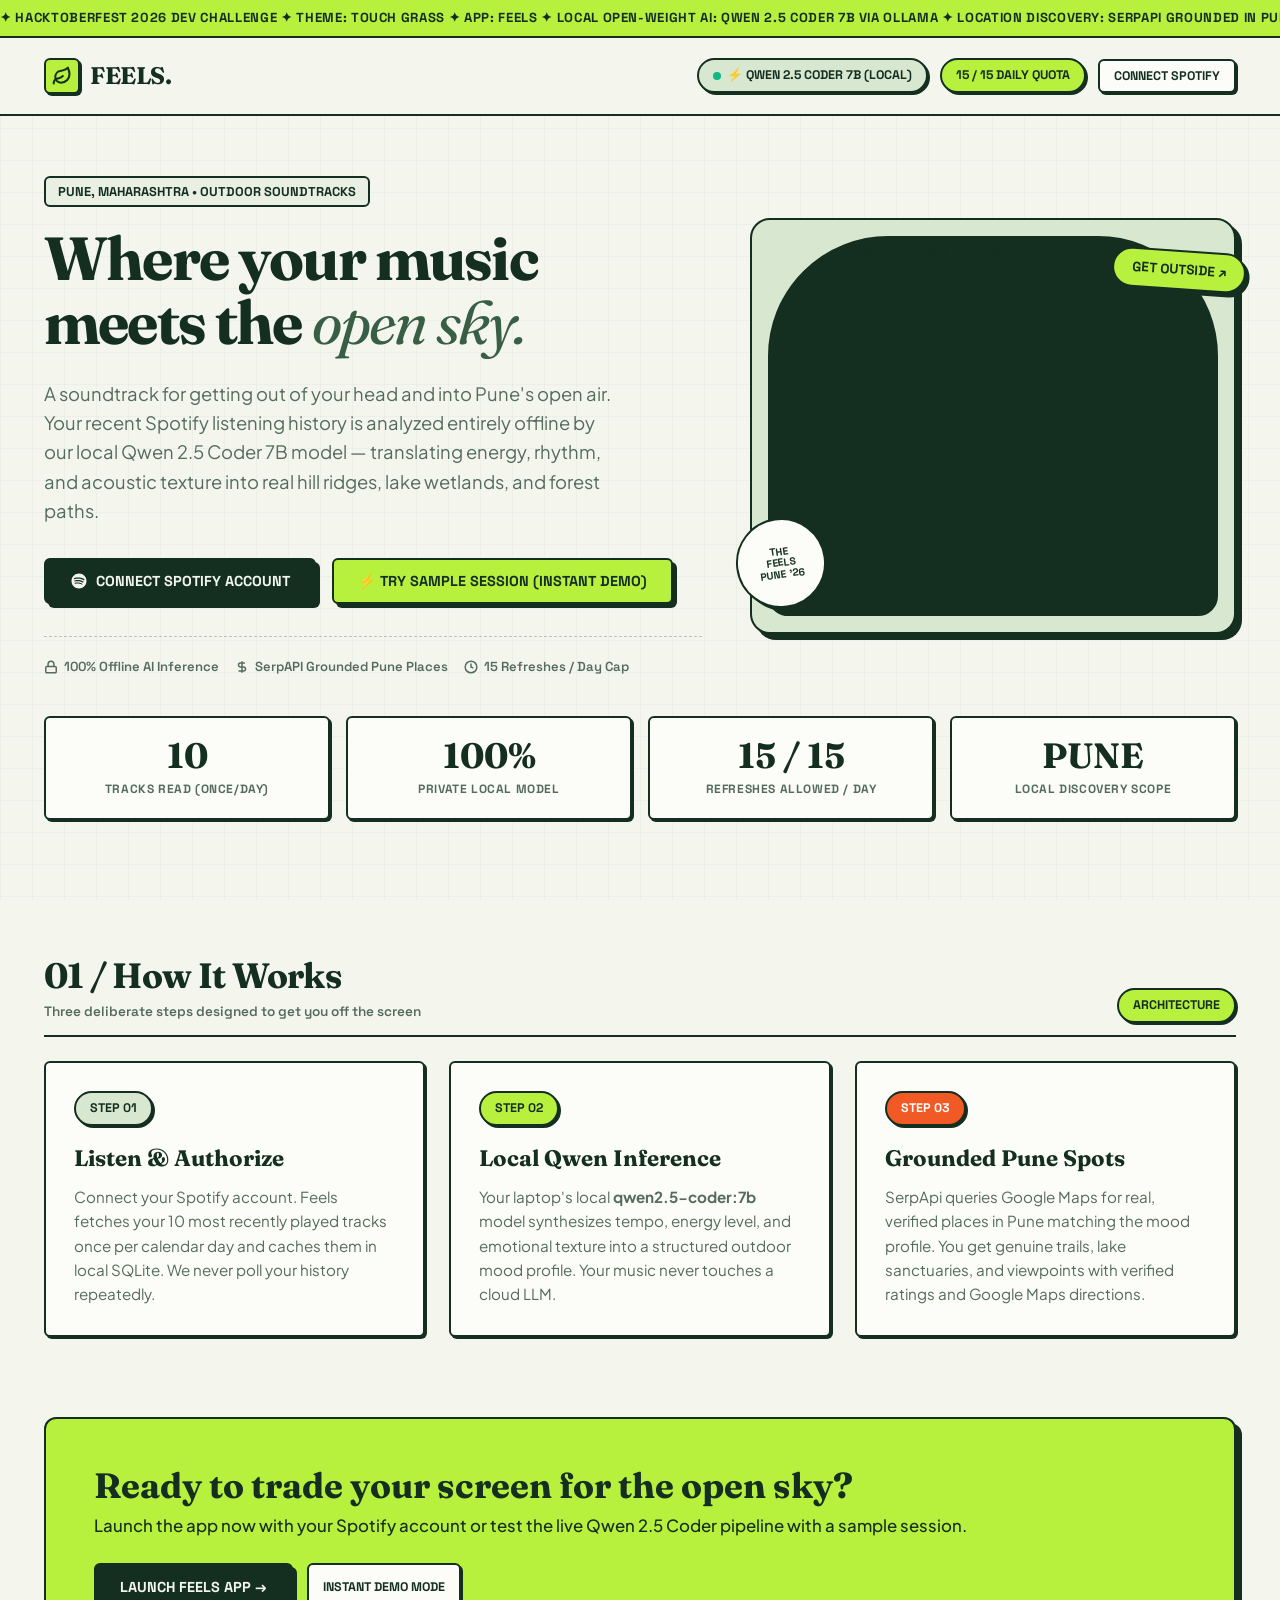
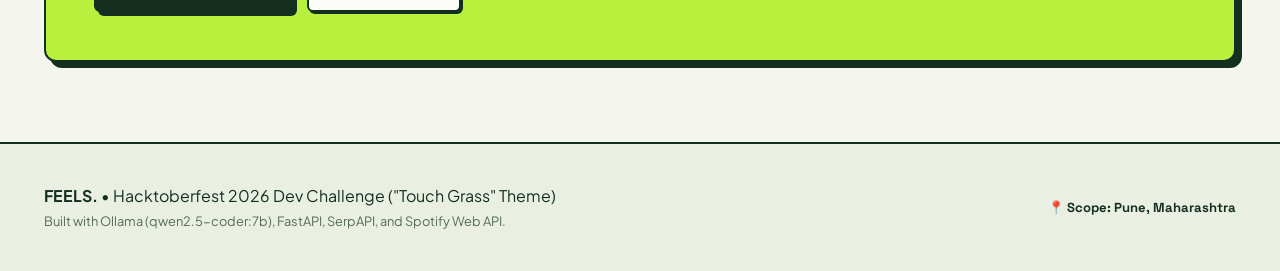
==== static/index.html @ bf92fbdd "im batman" ====
<!DOCTYPE html>
<html lang="en">
<head>
  <meta charset="UTF-8">
  <meta name="viewport" content="width=device-width, initial-scale=1.0">
  <title>Feels — Soundtracks for Getting into the World</title>
  <meta name="description" content="Local open-weight AI (Qwen 2.5 Coder 7B) turns your recent Spotify listening history into outdoor destinations in Pune, India. Built for Hacktoberfest 2026.">
  <link rel="stylesheet" href="/static/css/styles.css">
  <link rel="icon" type="image/svg+xml" href="data:image/svg+xml,<svg xmlns='http://www.w3.org/2000/svg' viewBox='0 0 24 24' fill='%23142F20'><path d='M12 2a10 10 0 0 0-10 10c0 5.52 4.48 10 10 10s10-4.48 10-10A10 10 0 0 0 12 2zm1 17.93c-3.95-.49-7-3.85-7-7.93 0-.62.08-1.21.21-1.79L9 15v1c0 1.1.9 2 2 2v.93zm6.9-2.54A7.95 7.95 0 0 1 12 20v-2c0-.55-.45-1-1-1h-2v-2h4c.55 0 1-.45 1-1v-1.5l3.5 3.5c-.32.53-.7 1.02-1.1 1.46z'/></svg>">
</head>
<body>

  <!-- Top Announcement Ticker -->
  <div class="ticker-banner" role="region" aria-label="Hacktoberfest Announcements">
    <div class="ticker-inner">
      ✦ HACKTOBERFEST 2026 DEV CHALLENGE ✦ THEME: TOUCH GRASS ✦ APP: FEELS ✦ LOCAL OPEN-WEIGHT AI: QWEN 2.5 CODER 7B VIA OLLAMA ✦ LOCATION DISCOVERY: SERPAPI GROUNDED IN PUNE ✦ SPOTIFY OAUTH ✦ ZERO CLOUD LLMS ✦ PRIVACY FIRST ✦ 15 DAILY REFRESH BUDGET ✦ FEELS ✦
    </div>
  </div>

  <!-- Header Navigation -->
  <header class="header-nav">
    <div class="container nav-wrapper">
      <a href="/" class="brand-logo" id="brand-logo">
        <div class="brand-icon">
          <svg width="20" height="20" viewBox="0 0 24 24" fill="none" stroke="#142F20" stroke-width="2.5" stroke-linecap="round" stroke-linejoin="round">
            <path d="M11 20A7 7 0 0 1 9.8 6.1C15.5 5 17 4.48 19 2c1 2 2 4.18 2 8 0 5.5-4.78 10-10 10Z"/>
            <path d="M2 21c0-3 1.85-5.36 5.08-6C9.5 14.52 12 13 13 12"/>
          </svg>
        </div>
        <span class="brand-title">FEELS.</span>
      </a>


      <div class="nav-badges">
        <div class="pill-badge soft-green" id="model-pill">
          <span class="status-dot pulsing" id="model-status-dot"></span>
          <span id="model-text">⚡ Qwen 2.5 Coder 7B (Local)</span>
        </div>

        <div class="pill-badge active-lime">
          <span>15 / 15 Daily Quota</span>
        </div>

        <button class="btn btn-sm" id="nav-auth-btn">
          Connect Spotify
        </button>
      </div>
    </div>
  </header>

  <main class="container">
    <!-- Hero Section -->
    <section class="hero-section" id="hero-section">
      <div class="hero-grid">
        <div class="hero-content">
          <div class="hero-tag">Pune, Maharashtra • Outdoor Soundtracks</div>
          <h1 class="hero-title">
            Where your music meets the <span>open sky.</span>
          </h1>
          <p class="hero-description">
            A soundtrack for getting out of your head and into Pune's open air. Your recent Spotify listening history is analyzed entirely offline by our local Qwen 2.5 Coder 7B model — translating energy, rhythm, and acoustic texture into real hill ridges, lake wetlands, and forest paths.
          </p>

          <div class="hero-actions">
            <button class="btn btn-primary" id="hero-primary-btn">
              <svg width="18" height="18" viewBox="0 0 24 24" fill="currentColor">
                <path d="M12 2C6.477 2 2 6.477 2 12c0 5.524 4.477 10 10 10s10-4.476 10-10c0-5.523-4.477-10-10-10zm4.586 14.424c-.18.295-.563.387-.857.207-2.35-1.435-5.308-1.76-8.793-.963-.335.077-.67-.133-.746-.467-.077-.334.132-.67.467-.746 3.808-.87 7.076-.5 9.722 1.112.294.18.386.562.207.857zm1.226-2.723c-.227.37-.714.485-1.084.258-2.69-1.654-6.79-2.134-9.972-1.168-.415.126-.856-.11-1.01-.525-.126-.416.11-.856.525-1.01 3.633-1.103 8.147-.565 11.283 1.36.37.228.486.715.258 1.085zm.106-2.835C14.692 8.94 9.388 8.766 6.326 9.695c-.495.15-1.02-.132-1.17-.626-.15-.494.133-1.02.627-1.17 3.525-1.07 9.377-.866 13.11 1.35.445.264.59.84.327 1.285-.264.444-.84.59-1.284.327z"/>
              </svg>
              Connect Spotify Account
            </button>
            <button class="btn btn-lime" id="hero-demo-btn">
              ⚡ Try Sample Session (Instant Demo)
            </button>
          </div>

          <div class="hero-guarantees">
            <div class="guarantee-item">
              <svg width="14" height="14" viewBox="0 0 24 24" fill="none" stroke="currentColor" stroke-width="2.5"><rect x="3" y="11" width="18" height="11" rx="2" ry="2"/><path d="M7 11V7a5 5 0 0 1 10 0v4"/></svg>
              100% Offline AI Inference
            </div>
            <div class="guarantee-item">
              <svg width="14" height="14" viewBox="0 0 24 24" fill="none" stroke="currentColor" stroke-width="2.5"><path d="M12 2v20M17 5H9.5a3.5 3.5 0 0 0 0 7h5a3.5 3.5 0 0 1 0 7H6"/></svg>
              SerpAPI Grounded Pune Places
            </div>
            <div class="guarantee-item">
              <svg width="14" height="14" viewBox="0 0 24 24" fill="none" stroke="currentColor" stroke-width="2.5"><circle cx="12" cy="12" r="10"/><polyline points="12 6 12 12 16 14"/></svg>
              15 Refreshes / Day Cap
            </div>
          </div>
        </div>

        <!-- Right Hero Visual Card with Editorial Arched Frame -->
        <div class="hero-visual-card">
          <div class="sticker-badge">GET OUTSIDE ↗</div>
          <div class="stamp-emblem">
            <span>THE</span>
            <strong>FEELS</strong>
            <span>PUNE '26</span>
          </div>

          <div class="arch-image-frame">
            <img src="https://images.unsplash.com/photo-1506744038136-46273834b3fb?auto=format&fit=crop&w=1000&q=80" alt="Scenic green hill vista in Pune" id="hero-img">
          </div>
        </div>
      </div>

      <!-- Stat Boxes Grid -->
      <div class="stats-banner">
        <div class="stat-box">
          <div class="stat-num">10</div>
          <div class="stat-label">Tracks Read (Once/Day)</div>
        </div>
        <div class="stat-box">
          <div class="stat-num">100%</div>
          <div class="stat-label">Private Local Model</div>
        </div>
        <div class="stat-box">
          <div class="stat-num">15 / 15</div>
          <div class="stat-label">Refreshes Allowed / Day</div>
        </div>
        <div class="stat-box">
          <div class="stat-num">PUNE</div>
          <div class="stat-label">Local Discovery Scope</div>
        </div>
      </div>
    </section>

    <!-- How It Works Section -->
    <section class="section-wrapper" style="margin-top: 80px;">
      <div class="section-head">
        <div>
          <h2 class="section-title">01 / How It Works</h2>
          <div class="section-subtitle">Three deliberate steps designed to get you off the screen</div>
        </div>
        <span class="pill-badge active-lime">Architecture</span>
      </div>

      <div style="display: grid; grid-template-columns: repeat(3, 1fr); gap: 24px;">
        <div class="stat-box" style="text-align: left; padding: 28px;">
          <div class="pill-badge soft-green" style="margin-bottom: 16px;">Step 01</div>
          <h3 style="font-family: var(--font-display); font-size: 1.4rem; margin-bottom: 10px;">Listen & Authorize</h3>
          <p style="font-size: 0.95rem; color: var(--text-muted); line-height: 1.6;">
            Connect your Spotify account. Feels fetches your 10 most recently played tracks once per calendar day and caches them in local SQLite. We never poll your history repeatedly.
          </p>
        </div>

        <div class="stat-box" style="text-align: left; padding: 28px;">
          <div class="pill-badge active-lime" style="margin-bottom: 16px;">Step 02</div>
          <h3 style="font-family: var(--font-display); font-size: 1.4rem; margin-bottom: 10px;">Local Qwen Inference</h3>
          <p style="font-size: 0.95rem; color: var(--text-muted); line-height: 1.6;">
            Your laptop's local <strong>qwen2.5-coder:7b</strong> model synthesizes tempo, energy level, and emotional texture into a structured outdoor mood profile. Your music never touches a cloud LLM.
          </p>
        </div>

        <div class="stat-box" style="text-align: left; padding: 28px;">
          <div class="pill-badge orange" style="margin-bottom: 16px;">Step 03</div>
          <h3 style="font-family: var(--font-display); font-size: 1.4rem; margin-bottom: 10px;">Grounded Pune Spots</h3>
          <p style="font-size: 0.95rem; color: var(--text-muted); line-height: 1.6;">
            SerpApi queries Google Maps for real, verified places in Pune matching the mood profile. You get genuine trails, lake sanctuaries, and viewpoints with verified ratings and Google Maps directions.
          </p>
        </div>
      </div>
    </section>

    <!-- Call to Action Banner -->
    <section style="background-color: var(--accent-lime); border: var(--border-width) solid var(--border-ink); border-radius: var(--radius-md); padding: 48px; box-shadow: var(--shadow-lg); margin: 80px 0; display: flex; align-items: center; justify-content: space-between; flex-wrap: wrap; gap: 24px;">
      <div>
        <h2 style="font-family: var(--font-display); font-size: 2.2rem; line-height: 1.1; margin-bottom: 8px;">
          Ready to trade your screen for the open sky?
        </h2>
        <p style="font-size: 1.05rem; color: var(--border-ink); font-weight: 500;">
          Launch the app now with your Spotify account or test the live Qwen 2.5 Coder pipeline with a sample session.
        </p>
      </div>

      <div style="display: flex; gap: 14px; flex-wrap: wrap;">
        <a href="/app" class="btn btn-primary">
          Launch Feels App →
        </a>
        <a href="/app?demo=true" class="btn btn-sm" style="background-color: var(--bg-card);">
          Instant Demo Mode
        </a>
      </div>
    </section>

  </main>

  <!-- Setup Instructions Modal -->
  <div class="modal-overlay" id="setup-modal">
    <div class="modal-content">
      <h3 class="modal-title">Spotify Setup Required</h3>
      <div class="modal-body">
        <p>To authorize with your real Spotify account, add your credentials in <code>.env</code>:</p>
        <div class="code-box">
SPOTIFY_CLIENT_ID="your_client_id"
SPOTIFY_CLIENT_SECRET="your_client_secret"
SPOTIFY_REDIRECT_URI="http://127.0.0.1:8000/auth/callback"
        </div>
        <p style="margin-top: 10px;">
          Make sure <strong>http://127.0.0.1:8000/auth/callback</strong> is added to your Redirect URIs in the <a href="https://developer.spotify.com/dashboard" target="_blank" style="color: var(--accent-orange); font-weight: 700;">Spotify Developer Dashboard</a>.
        </p>
      </div>
      <div class="modal-actions">
        <button class="btn btn-lime" id="modal-sample-btn">Run Instant Demo Instead</button>
        <button class="btn btn-sm" id="modal-close-btn">Close</button>
      </div>
    </div>
  </div>

  <footer style="margin-top: auto; padding: 40px 0; border-top: var(--border-width) solid var(--border-ink); background-color: var(--bg-surface-secondary);">
    <div class="container" style="display: flex; justify-content: space-between; align-items: center; flex-wrap: wrap; gap: 16px;">
      <div>
        <strong>FEELS.</strong> • Hacktoberfest 2026 Dev Challenge ("Touch Grass" Theme)
        <div style="font-size: 0.8rem; color: var(--text-muted); margin-top: 4px;">
          Built with Ollama (qwen2.5-coder:7b), FastAPI, SerpAPI, and Spotify Web API.
        </div>
      </div>


      <div style="font-family: var(--font-mono); font-size: 0.82rem; font-weight: 700;">
        📍 Scope: Pune, Maharashtra
      </div>
    </div>
  </footer>

  <script src="/static/js/landing.js"></script>
</body>
</html>
---- static/css/styles.css ----
/* ==========================================================================
   FEELS - EDITORIAL NEOBRUTALIST DESIGN SYSTEM
   Inspired by Green Roots / Zurich Festival Editorial Aesthetic
   ========================================================================== */


@import url('https://fonts.googleapis.com/css2?family=Fraunces:ital,opsz,wght@0,9..144,400;0,9..144,600;0,9..144,700;1,9..144,400&family=Plus+Jakarta+Sans:wght@400;500;600;700&family=Space+Grotesk:wght@500;600;700&display=swap');

:root {
  /* Color Palette */
  --bg-parchment: #F4F6EE;
  --bg-card: #FCFDF9;
  --bg-surface-secondary: #E9EFE2;
  --text-main: #142F20;
  --text-muted: #556B5C;
  --border-ink: #142F20;

  /* Accent Colors */
  --accent-lime: #B8F03E;
  --accent-lime-hover: #A5DE2A;
  --accent-orange: #F15A24;
  --accent-olive: #395E46;
  --accent-soft-green: #D7E7D0;

  /* Neobrutalist Geometry & Shadows */
  --border-width: 2px;
  --shadow-sm: 2px 2px 0px var(--border-ink);
  --shadow-md: 4px 4px 0px var(--border-ink);
  --shadow-lg: 6px 6px 0px var(--border-ink);
  --shadow-hover: 1px 1px 0px var(--border-ink);

  /* Typography */
  --font-display: 'Fraunces', serif;
  --font-mono: 'Space Grotesk', monospace;
  --font-sans: 'Plus Jakarta Sans', sans-serif;

  /* Radii */
  --radius-sm: 6px;
  --radius-md: 12px;
  --radius-lg: 20px;
  --radius-pill: 9999px;
  --radius-arch: 120px 120px 20px 20px;
}

*, *::before, *::after {
  box-sizing: border-box;
  margin: 0;
  padding: 0;
}

body {
  font-family: var(--font-sans);
  background-color: var(--bg-parchment);
  color: var(--text-main);
  line-height: 1.5;
  -webkit-font-smoothing: antialiased;
  min-height: 100vh;
  display: flex;
  flex-direction: column;
  overflow-x: hidden;
}

/* Subtle Graph Texture Background */
body::before {
  content: "";
  position: fixed;
  inset: 0;
  background-image: 
    linear-gradient(to right, rgba(20, 47, 32, 0.03) 1px, transparent 1px),
    linear-gradient(to bottom, rgba(20, 47, 32, 0.03) 1px, transparent 1px);
  background-size: 32px 32px;
  pointer-events: none;
  z-index: 0;
}

/* Container */
.container {
  width: 100%;
  max-width: 1240px;
  margin: 0 auto;
  padding: 0 24px;
  position: relative;
  z-index: 1;
}

/* Top Announcement Ticker */
.ticker-banner {
  background-color: var(--accent-lime);
  border-bottom: var(--border-width) solid var(--border-ink);
  padding: 8px 0;
  font-family: var(--font-mono);
  font-size: 0.82rem;
  font-weight: 700;
  text-transform: uppercase;
  letter-spacing: 0.05em;
  color: var(--border-ink);
  overflow: hidden;
  white-space: nowrap;
  position: relative;
  z-index: 10;
}

.ticker-inner {
  display: inline-block;
  animation: ticker-slide 35s linear infinite;
}

@keyframes ticker-slide {
  0% { transform: translateX(0); }
  100% { transform: translateX(-50%); }
}

/* Header & Nav */
.header-nav {
  padding: 20px 0;
  border-bottom: var(--border-width) solid var(--border-ink);
  background-color: var(--bg-parchment);
  position: sticky;
  top: 0;
  z-index: 100;
}

.nav-wrapper {
  display: flex;
  align-items: center;
  justify-content: space-between;
  gap: 16px;
}

.brand-logo {
  display: flex;
  align-items: center;
  gap: 10px;
  text-decoration: none;
  color: var(--text-main);
}

.brand-icon {
  width: 36px;
  height: 36px;
  background-color: var(--accent-lime);
  border: var(--border-width) solid var(--border-ink);
  border-radius: var(--radius-sm);
  display: flex;
  align-items: center;
  justify-content: center;
  box-shadow: var(--shadow-sm);
}

.brand-title {
  font-family: var(--font-display);
  font-size: 1.5rem;
  font-weight: 700;
  letter-spacing: -0.02em;
}

.nav-badges {
  display: flex;
  align-items: center;
  gap: 12px;
}

.pill-badge {
  display: inline-flex;
  align-items: center;
  gap: 6px;
  padding: 6px 14px;
  font-family: var(--font-mono);
  font-size: 0.78rem;
  font-weight: 700;
  border: var(--border-width) solid var(--border-ink);
  border-radius: var(--radius-pill);
  background-color: var(--bg-card);
  box-shadow: var(--shadow-sm);
  text-transform: uppercase;
  white-space: nowrap;
}

.pill-badge.active-lime {
  background-color: var(--accent-lime);
}

.pill-badge.orange {
  background-color: var(--accent-orange);
  color: #FFF;
}

.pill-badge.soft-green {
  background-color: var(--accent-soft-green);
}

.status-dot {
  width: 8px;
  height: 8px;
  border-radius: 50%;
  background-color: #10B981;
  display: inline-block;
}

.status-dot.pulsing {
  animation: pulse-dot 1.8s infinite;
}

@keyframes pulse-dot {
  0% { transform: scale(0.95); box-shadow: 0 0 0 0 rgba(16, 185, 129, 0.7); }
  70% { transform: scale(1); box-shadow: 0 0 0 6px rgba(16, 185, 129, 0); }
  100% { transform: scale(0.95); box-shadow: 0 0 0 0 rgba(16, 185, 129, 0); }
}

/* Neobrutalist Buttons */
.btn {
  display: inline-flex;
  align-items: center;
  justify-content: center;
  gap: 8px;
  font-family: var(--font-mono);
  font-size: 0.9rem;
  font-weight: 700;
  text-transform: uppercase;
  padding: 12px 24px;
  border: var(--border-width) solid var(--border-ink);
  border-radius: var(--radius-sm);
  background-color: var(--bg-card);
  color: var(--border-ink);
  box-shadow: var(--shadow-md);
  cursor: pointer;
  text-decoration: none;
  transition: all 0.12s ease;
  user-select: none;
}

.btn:hover:not(:disabled) {
  transform: translate(2px, 2px);
  box-shadow: var(--shadow-hover);
}

.btn:active:not(:disabled) {
  transform: translate(4px, 4px);
  box-shadow: 0px 0px 0px var(--border-ink);
}

.btn:disabled {
  opacity: 0.55;
  cursor: not-allowed;
  filter: grayscale(0.5);
}

.btn-primary {
  background-color: var(--border-ink);
  color: var(--bg-parchment);
}

.btn-primary:hover:not(:disabled) {
  background-color: #0E2317;
  color: #FFF;
}

.btn-lime {
  background-color: var(--accent-lime);
  color: var(--border-ink);
}

.btn-lime:hover:not(:disabled) {
  background-color: var(--accent-lime-hover);
}

.btn-orange {
  background-color: var(--accent-orange);
  color: #FFF;
}

.btn-sm {
  padding: 7px 14px;
  font-size: 0.78rem;
  box-shadow: var(--shadow-sm);
}

/* Hero Section */
.hero-section {
  padding: 60px 0 50px;
}

.hero-grid {
  display: grid;
  grid-template-columns: 1.15fr 0.85fr;
  gap: 48px;
  align-items: center;
}

.hero-tag {
  display: inline-block;
  font-family: var(--font-mono);
  font-size: 0.8rem;
  font-weight: 700;
  background-color: var(--bg-surface-secondary);
  border: var(--border-width) solid var(--border-ink);
  padding: 4px 12px;
  border-radius: var(--radius-sm);
  margin-bottom: 20px;
  text-transform: uppercase;
}

.hero-title {
  font-family: var(--font-display);
  font-size: 3.8rem;
  font-weight: 700;
  line-height: 1.05;
  letter-spacing: -0.03em;
  margin-bottom: 24px;
  color: var(--text-main);
}

.hero-title span {
  font-style: italic;
  font-weight: 400;
  color: var(--accent-olive);
}

.hero-description {
  font-size: 1.15rem;
  line-height: 1.6;
  color: var(--text-muted);
  margin-bottom: 32px;
  max-width: 580px;
}

.hero-actions {
  display: flex;
  flex-wrap: wrap;
  gap: 16px;
  margin-bottom: 32px;
}

.hero-guarantees {
  display: flex;
  flex-wrap: wrap;
  gap: 16px;
  padding-top: 20px;
  border-top: 1px dashed rgba(20, 47, 32, 0.25);
}

.guarantee-item {
  font-family: var(--font-mono);
  font-size: 0.82rem;
  font-weight: 600;
  color: var(--text-muted);
  display: flex;
  align-items: center;
  gap: 6px;
}

/* Hero Visual & Arched Frame */
.hero-visual-card {
  position: relative;
  background-color: var(--accent-soft-green);
  border: var(--border-width) solid var(--border-ink);
  border-radius: var(--radius-lg);
  padding: 16px;
  box-shadow: var(--shadow-lg);
}

.arch-image-frame {
  width: 100%;
  height: 380px;
  border-radius: var(--radius-arch);
  border: var(--border-width) solid var(--border-ink);
  overflow: hidden;
  position: relative;
  background-color: var(--border-ink);
}

.arch-image-frame img {
  width: 100%;
  height: 100%;
  object-fit: cover;
  transition: transform 0.4s ease;
}

.arch-image-frame:hover img {
  transform: scale(1.03);
}

/* Floating Neobrutalist Stickers */
.sticker-badge {
  position: absolute;
  top: 30px;
  right: -12px;
  background-color: var(--accent-lime);
  color: var(--border-ink);
  border: var(--border-width) solid var(--border-ink);
  border-radius: var(--radius-pill);
  padding: 8px 18px;
  font-family: var(--font-mono);
  font-weight: 700;
  font-size: 0.85rem;
  box-shadow: var(--shadow-md);
  transform: rotate(4deg);
  z-index: 5;
}

.stamp-emblem {
  position: absolute;
  bottom: 24px;
  left: -16px;
  width: 90px;
  height: 90px;
  background-color: var(--bg-card);
  border: var(--border-width) solid var(--border-ink);
  border-radius: 50%;
  display: flex;
  flex-direction: column;
  align-items: center;
  justify-content: center;
  box-shadow: var(--shadow-md);
  transform: rotate(-8deg);
  z-index: 5;
  text-align: center;
  font-family: var(--font-mono);
  font-size: 0.65rem;
  font-weight: 700;
  line-height: 1.1;
  padding: 6px;
}

/* Stat Grid Row */
.stats-banner {
  margin-top: 40px;
  display: grid;
  grid-template-columns: repeat(4, 1fr);
  gap: 16px;
}

.stat-box {
  background-color: var(--bg-card);
  border: var(--border-width) solid var(--border-ink);
  border-radius: var(--radius-sm);
  padding: 20px 16px;
  box-shadow: var(--shadow-sm);
  text-align: center;
}

.stat-num {
  font-family: var(--font-display);
  font-size: 2.2rem;
  font-weight: 700;
  line-height: 1;
  color: var(--text-main);
  margin-bottom: 6px;
}

.stat-label {
  font-family: var(--font-mono);
  font-size: 0.75rem;
  font-weight: 700;
  text-transform: uppercase;
  color: var(--text-muted);
  letter-spacing: 0.05em;
}

/* Step Progress / Analysis Loading State */
.analysis-progress-card {
  background-color: var(--bg-card);
  border: var(--border-width) solid var(--border-ink);
  border-radius: var(--radius-md);
  padding: 32px;
  box-shadow: var(--shadow-lg);
  margin: 40px 0;
  display: none;
}

.analysis-progress-card.active {
  display: block;
}

.progress-header {
  display: flex;
  align-items: center;
  justify-content: space-between;
  margin-bottom: 24px;
}

.progress-title {
  font-family: var(--font-display);
  font-size: 1.8rem;
  font-weight: 700;
}

.progress-steps {
  display: grid;
  grid-template-columns: repeat(4, 1fr);
  gap: 16px;
  margin-top: 20px;
}

.step-item {
  border: var(--border-width) solid var(--border-ink);
  border-radius: var(--radius-sm);
  padding: 16px;
  background-color: var(--bg-surface-secondary);
  box-shadow: var(--shadow-sm);
  opacity: 0.5;
  transition: all 0.2s ease;
}

.step-item.active {
  opacity: 1;
  background-color: var(--accent-lime);
  transform: translateY(-2px);
}

.step-item.completed {
  opacity: 1;
  background-color: var(--bg-card);
}

.step-num {
  font-family: var(--font-mono);
  font-weight: 700;
  font-size: 0.8rem;
  margin-bottom: 6px;
}

.step-name {
  font-weight: 600;
  font-size: 0.9rem;
  line-height: 1.3;
}

/* Listening History Drawer */
.section-wrapper {
  margin: 50px 0;
}

.section-head {
  display: flex;
  align-items: flex-end;
  justify-content: space-between;
  margin-bottom: 24px;
  padding-bottom: 12px;
  border-bottom: var(--border-width) solid var(--border-ink);
}

.section-title {
  font-family: var(--font-display);
  font-size: 2.2rem;
  font-weight: 700;
  letter-spacing: -0.02em;
}

.section-subtitle {
  font-family: var(--font-mono);
  font-size: 0.85rem;
  color: var(--text-muted);
  font-weight: 600;
}

/* Cassette Track Strip */
.tracks-strip-container {
  display: flex;
  gap: 12px;
  overflow-x: auto;
  padding-bottom: 16px;
  scrollbar-width: thin;
  scrollbar-color: var(--border-ink) transparent;
}

.track-cassette-card {
  flex: 0 0 200px;
  background-color: var(--bg-card);
  border: var(--border-width) solid var(--border-ink);
  border-radius: var(--radius-sm);
  padding: 12px;
  box-shadow: var(--shadow-sm);
  display: flex;
  flex-direction: column;
  transition: transform 0.15s ease;
}

.track-cassette-card:hover {
  transform: translateY(-3px);
  box-shadow: var(--shadow-md);
}

.track-cover-frame {
  width: 100%;
  aspect-ratio: 1/1;
  border: var(--border-width) solid var(--border-ink);
  border-radius: 4px;
  overflow: hidden;
  margin-bottom: 10px;
  background-color: var(--border-ink);
}

.track-cover-frame img {
  width: 100%;
  height: 100%;
  object-fit: cover;
}

.track-name {
  font-weight: 700;
  font-size: 0.88rem;
  line-height: 1.3;
  margin-bottom: 4px;
  white-space: nowrap;
  overflow: hidden;
  text-overflow: ellipsis;
}

.track-artists {
  font-size: 0.78rem;
  color: var(--text-muted);
  white-space: nowrap;
  overflow: hidden;
  text-overflow: ellipsis;
}

/* AI Mood Profile Card */
.ai-mood-card {
  background-color: var(--bg-card);
  border: var(--border-width) solid var(--border-ink);
  border-radius: var(--radius-md);
  padding: 32px;
  box-shadow: var(--shadow-lg);
  margin-bottom: 48px;
  position: relative;
  overflow: hidden;
}

.mood-card-badge {
  position: absolute;
  top: 24px;
  right: 24px;
}

.mood-title {
  font-family: var(--font-display);
  font-size: 2.6rem;
  font-weight: 700;
  letter-spacing: -0.02em;
  margin-bottom: 16px;
  line-height: 1.1;
}

.mood-summary {
  font-size: 1.2rem;
  line-height: 1.6;
  color: var(--text-main);
  margin-bottom: 24px;
  max-width: 820px;
}

.mood-meta-row {
  display: flex;
  flex-wrap: wrap;
  gap: 16px;
  align-items: center;
  padding-top: 20px;
  border-top: var(--border-width) solid rgba(20, 47, 32, 0.15);
}

.quality-tag {
  background-color: var(--bg-surface-secondary);
  border: var(--border-width) solid var(--border-ink);
  border-radius: var(--radius-pill);
  padding: 6px 14px;
  font-family: var(--font-mono);
  font-size: 0.8rem;
  font-weight: 700;
  box-shadow: var(--shadow-sm);
}

.mood-reasoning-box {
  margin-top: 20px;
  padding: 16px 20px;
  background-color: var(--bg-surface-secondary);
  border-left: 4px solid var(--accent-orange);
  font-size: 0.95rem;
  line-height: 1.5;
  color: var(--text-main);
}

/* Recommendations Grid */
.recommendations-grid {
  display: grid;
  grid-template-columns: repeat(3, 1fr);
  gap: 24px;
  margin-bottom: 50px;
}

.place-card {
  background-color: var(--bg-card);
  border: var(--border-width) solid var(--border-ink);
  border-radius: var(--radius-md);
  overflow: hidden;
  box-shadow: var(--shadow-md);
  display: flex;
  flex-direction: column;
  transition: all 0.2s ease;
}

.place-card:hover {
  transform: translateY(-4px);
  box-shadow: var(--shadow-lg);
}

.place-photo-frame {
  width: 100%;
  height: 220px;
  border-bottom: var(--border-width) solid var(--border-ink);
  position: relative;
  overflow: hidden;
  background-color: var(--border-ink);
}

.place-photo-frame img {
  width: 100%;
  height: 100%;
  object-fit: cover;
  transition: transform 0.3s ease;
}

.place-card:hover .place-photo-frame img {
  transform: scale(1.05);
}

.place-source-pill {
  position: absolute;
  top: 12px;
  left: 12px;
  background-color: var(--accent-lime);
  border: var(--border-width) solid var(--border-ink);
  border-radius: var(--radius-pill);
  padding: 4px 10px;
  font-family: var(--font-mono);
  font-size: 0.72rem;
  font-weight: 700;
  text-transform: uppercase;
  box-shadow: var(--shadow-sm);
}

.place-content {
  padding: 24px;
  display: flex;
  flex-direction: column;
  flex-grow: 1;
}

.place-category {
  font-family: var(--font-mono);
  font-size: 0.75rem;
  font-weight: 700;
  color: var(--accent-orange);
  text-transform: uppercase;
  letter-spacing: 0.05em;
  margin-bottom: 6px;
}

.place-title {
  font-family: var(--font-display);
  font-size: 1.45rem;
  font-weight: 700;
  line-height: 1.25;
  margin-bottom: 8px;
}

.place-neighborhood {
  font-size: 0.85rem;
  color: var(--text-muted);
  margin-bottom: 16px;
  display: flex;
  align-items: center;
  gap: 6px;
}

.place-why-box {
  background-color: var(--bg-surface-secondary);
  border: 1px solid rgba(20, 47, 32, 0.15);
  border-radius: var(--radius-sm);
  padding: 14px;
  margin-bottom: 20px;
  font-size: 0.92rem;
  line-height: 1.5;
  color: var(--text-main);
  flex-grow: 1;
}

.place-why-box strong {
  display: block;
  font-family: var(--font-mono);
  font-size: 0.72rem;
  font-weight: 700;
  text-transform: uppercase;
  color: var(--accent-olive);
  margin-bottom: 4px;
}

.place-footer {
  margin-top: auto;
  padding-top: 16px;
  border-top: 1px dashed rgba(20, 47, 32, 0.2);
  display: flex;
  align-items: center;
  justify-content: space-between;
}

.place-rating {
  font-family: var(--font-mono);
  font-weight: 700;
  font-size: 0.88rem;
  display: flex;
  align-items: center;
  gap: 4px;
}

/* Floating / Sticky Control Bar */
.control-bar {
  position: sticky;
  bottom: 24px;
  z-index: 90;
  background-color: var(--bg-card);
  border: var(--border-width) solid var(--border-ink);
  border-radius: var(--radius-pill);
  padding: 12px 24px;
  box-shadow: var(--shadow-lg);
  display: flex;
  align-items: center;
  justify-content: space-between;
  gap: 16px;
  margin-top: 40px;
}

.quota-indicator {
  display: flex;
  align-items: center;
  gap: 12px;
  font-family: var(--font-mono);
  font-size: 0.85rem;
  font-weight: 700;
}

.quota-meter {
  width: 120px;
  height: 10px;
  background-color: var(--bg-surface-secondary);
  border: var(--border-width) solid var(--border-ink);
  border-radius: var(--radius-pill);
  overflow: hidden;
}

.quota-fill {
  height: 100%;
  background-color: var(--accent-lime);
  width: 100%;
  transition: width 0.3s ease;
}

/* Modals & Dialogs */
.modal-overlay {
  position: fixed;
  inset: 0;
  background-color: rgba(20, 47, 32, 0.6);
  backdrop-filter: blur(4px);
  z-index: 1000;
  display: none;
  align-items: center;
  justify-content: center;
  padding: 24px;
}

.modal-overlay.active {
  display: flex;
}

.modal-content {
  background-color: var(--bg-parchment);
  border: var(--border-width) solid var(--border-ink);
  border-radius: var(--radius-md);
  max-width: 560px;
  width: 100%;
  padding: 32px;
  box-shadow: var(--shadow-lg);
  position: relative;
}

.modal-title {
  font-family: var(--font-display);
  font-size: 1.8rem;
  font-weight: 700;
  margin-bottom: 16px;
}

.modal-body {
  font-size: 0.95rem;
  line-height: 1.6;
  color: var(--text-muted);
  margin-bottom: 24px;
}

.modal-actions {
  display: flex;
  justify-content: flex-end;
  gap: 12px;
}

/* Code block inside modal */
.code-box {
  background-color: #0E2317;
  color: #B8F03E;
  font-family: var(--font-mono);
  font-size: 0.82rem;
  padding: 12px;
  border-radius: var(--radius-sm);
  margin: 12px 0;
  overflow-x: auto;
  border: var(--border-width) solid var(--border-ink);
}

/* Responsive adjustments */
@media (max-width: 992px) {
  .hero-grid {
    grid-template-columns: 1fr;
    gap: 36px;
  }
  .hero-title {
    font-size: 2.8rem;
  }
  .recommendations-grid {
    grid-template-columns: 1fr 1fr;
  }
  .stats-banner {
    grid-template-columns: 1fr 1fr;
  }
}

@media (max-width: 768px) {
  .recommendations-grid {
    grid-template-columns: 1fr;
  }
  .progress-steps {
    grid-template-columns: 1fr 1fr;
  }
  .control-bar {
    flex-direction: column;
    border-radius: var(--radius-md);
    padding: 16px;
  }
  .hero-title {
    font-size: 2.3rem;
  }
}
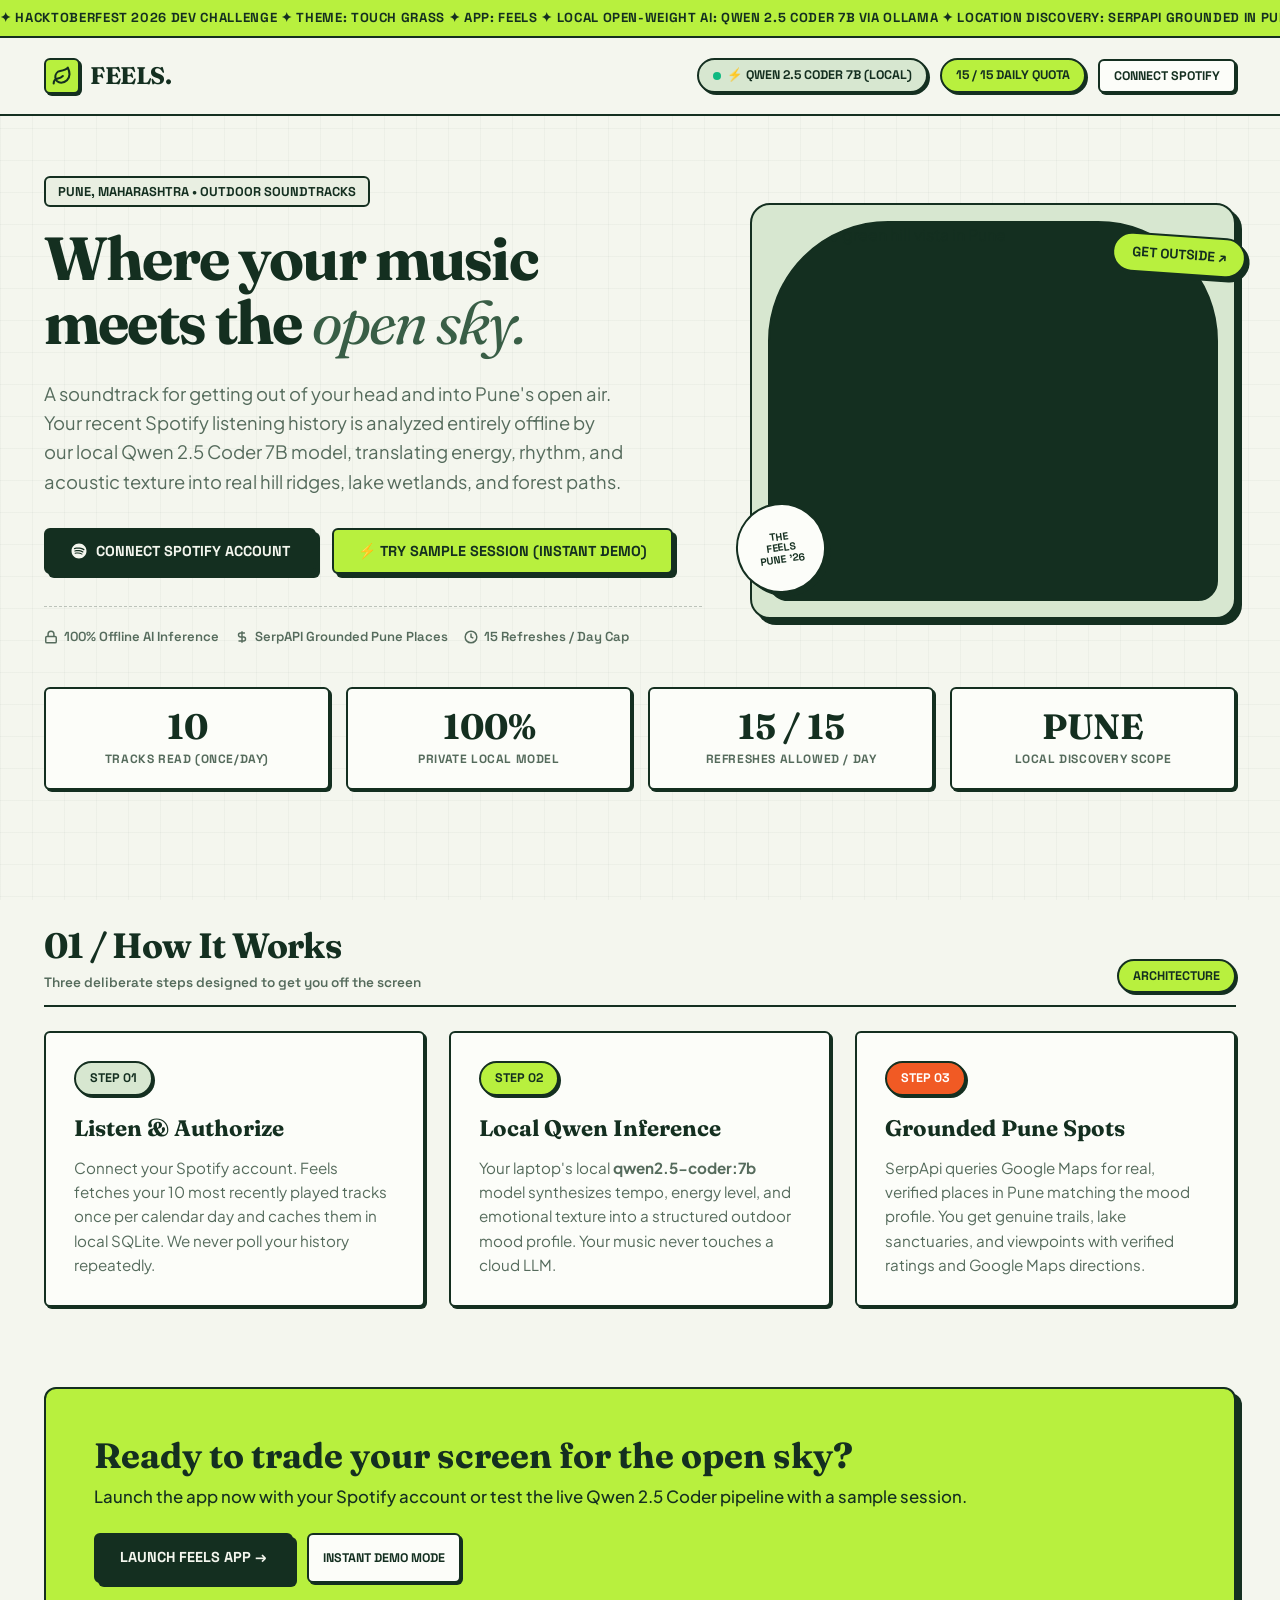
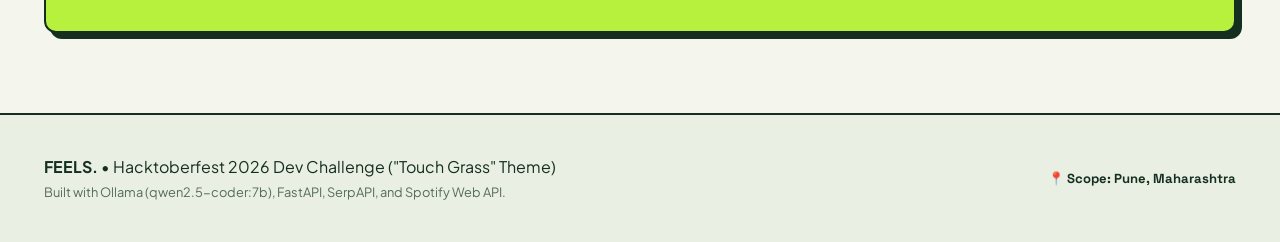
==== commit d66c0e44: "style: remove em dashes from landing and app templates" ====
--- a/static/index.html
+++ b/static/index.html
@@ -3,7 +3,7 @@
 <head>
   <meta charset="UTF-8">
   <meta name="viewport" content="width=device-width, initial-scale=1.0">
-  <title>Feels — Soundtracks for Getting into the World</title>
+  <title>Feels - Soundtracks for Getting into the World</title>
   <meta name="description" content="Local open-weight AI (Qwen 2.5 Coder 7B) turns your recent Spotify listening history into outdoor destinations in Pune, India. Built for Hacktoberfest 2026.">
   <link rel="stylesheet" href="/static/css/styles.css">
   <link rel="icon" type="image/svg+xml" href="data:image/svg+xml,<svg xmlns='http://www.w3.org/2000/svg' viewBox='0 0 24 24' fill='%23142F20'><path d='M12 2a10 10 0 0 0-10 10c0 5.52 4.48 10 10 10s10-4.48 10-10A10 10 0 0 0 12 2zm1 17.93c-3.95-.49-7-3.85-7-7.93 0-.62.08-1.21.21-1.79L9 15v1c0 1.1.9 2 2 2v.93zm6.9-2.54A7.95 7.95 0 0 1 12 20v-2c0-.55-.45-1-1-1h-2v-2h4c.55 0 1-.45 1-1v-1.5l3.5 3.5c-.32.53-.7 1.02-1.1 1.46z'/></svg>">
@@ -58,7 +58,7 @@
             Where your music meets the <span>open sky.</span>
           </h1>
           <p class="hero-description">
-            A soundtrack for getting out of your head and into Pune's open air. Your recent Spotify listening history is analyzed entirely offline by our local Qwen 2.5 Coder 7B model — translating energy, rhythm, and acoustic texture into real hill ridges, lake wetlands, and forest paths.
+            A soundtrack for getting out of your head and into Pune's open air. Your recent Spotify listening history is analyzed entirely offline by our local Qwen 2.5 Coder 7B model, translating energy, rhythm, and acoustic texture into real hill ridges, lake wetlands, and forest paths.
           </p>
 
           <div class="hero-actions">
